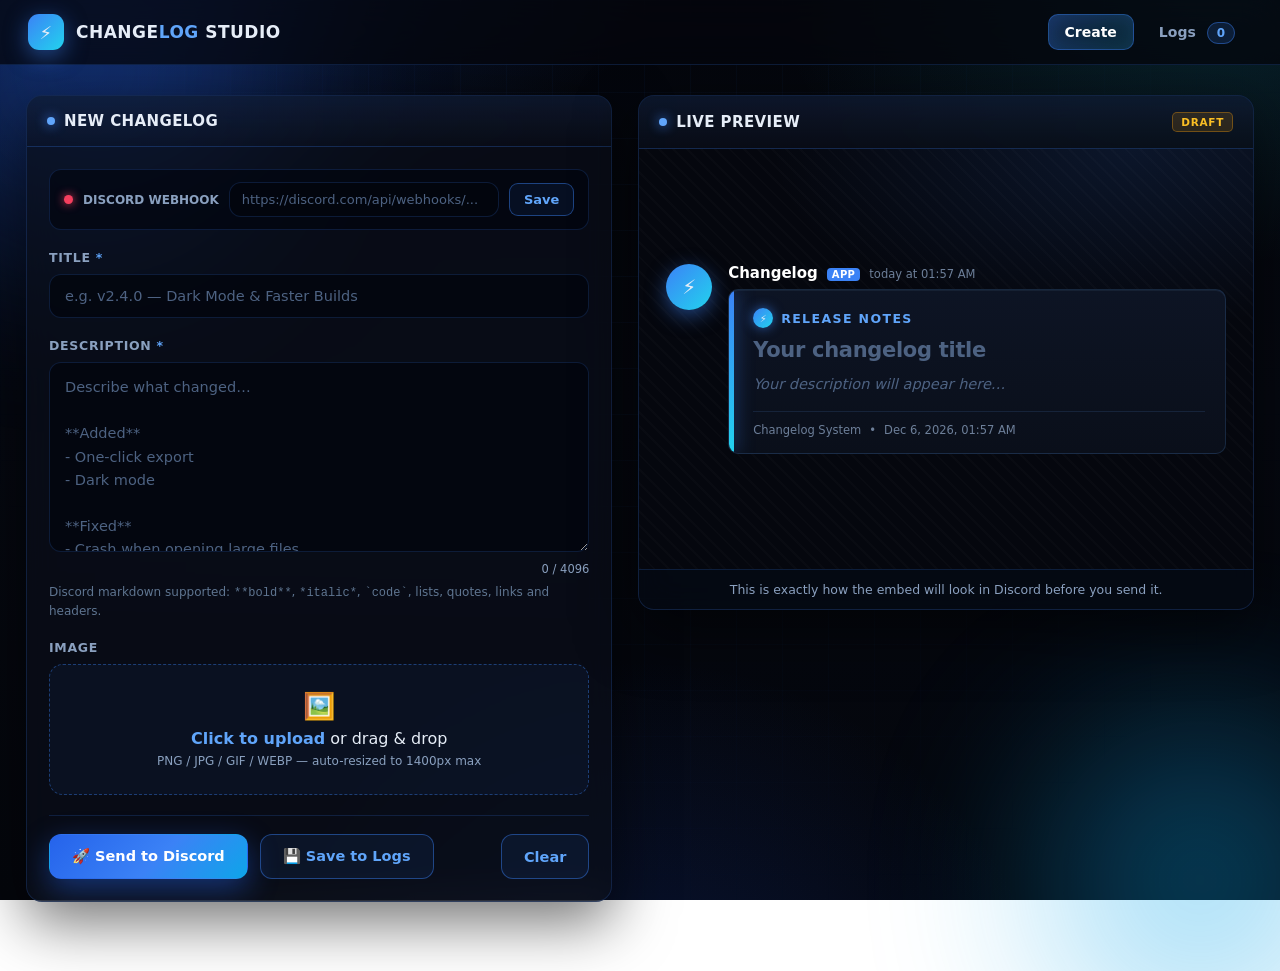
==== index.html @ 7ff6d273 "Add files via upload" ====
<!DOCTYPE html>
<html lang="en">
<head>
<meta charset="UTF-8" />
<meta name="viewport" content="width=device-width, initial-scale=1.0" />
<title>Changelog Studio — Create</title>
<link rel="stylesheet" href="css/style.css" />
</head>
<body>
<div class="orb orb-a"></div>
<div class="orb orb-b"></div>

<header class="topbar">
  <div class="brand">
    <span class="logo">⚡</span>
    <span>CHANGE<b>LOG</b> STUDIO</span>
  </div>
  <nav class="nav">
    <a href="index.html" class="active">Create</a>
    <a href="logs.html">Logs <span class="count-badge" id="navCount">0</span></a>
  </nav>
</header>

<main class="wrap">
  <div class="grid">

    <!-- ============ EDITOR ============ -->
    <section class="card">
      <div class="card-head">
        <h2 id="formHeading">New Changelog</h2>
        <button class="btn btn-ghost btn-sm" id="btnCancelEdit" style="display:none">Cancel edit</button>
      </div>
      <div class="card-body">

        <div class="webhook">
          <span class="dot" id="hookDot"></span>
          <span class="lbl">DISCORD WEBHOOK</span>
          <input type="url" id="webhookUrl" placeholder="https://discord.com/api/webhooks/..." />
          <button class="btn btn-ghost btn-sm" id="btnSaveHook">Save</button>
        </div>

        <div class="field">
          <label for="title">Title <span class="req">*</span></label>
          <input type="text" id="title" maxlength="256"
                 placeholder="e.g. v2.4.0 — Dark Mode &amp; Faster Builds" />
        </div>

        <div class="field">
          <label for="description">Description <span class="req">*</span></label>
          <textarea id="description" maxlength="4096"
            placeholder="Describe what changed…&#10;&#10;**Added**&#10;- One-click export&#10;- Dark mode&#10;&#10;**Fixed**&#10;- Crash when opening large files"></textarea>
          <div class="counter"><span id="descCount">0</span> / 4096</div>
          <div class="help">Discord markdown supported: <code>**bold**</code>, <code>*italic*</code>, <code>`code`</code>, lists, quotes, links and headers.</div>
        </div>

        <div class="field">
          <label>Image</label>
          <div class="drop" id="drop">
            <span class="ico">🖼️</span>
            <b>Click to upload</b> or drag &amp; drop
            <small>PNG / JPG / GIF / WEBP — auto-resized to 1400px max</small>
          </div>
          <div class="thumb-wrap" id="thumbWrap" style="display:none">
            <img id="thumbImg" alt="preview" />
            <div class="thumb-meta">
              <div class="name" id="thumbName"></div>
              <div class="size" id="thumbSize"></div>
            </div>
            <button class="btn btn-danger btn-sm" id="btnRemoveImg">Remove</button>
          </div>
          <input type="file" id="fileInput" accept="image/*" hidden />
        </div>

        <div class="actions">
          <button class="btn btn-primary" id="btnSend">🚀 Send to Discord</button>
          <button class="btn btn-ghost" id="btnSaveDraft">💾 Save to Logs</button>
          <span class="spacer"></span>
          <button class="btn btn-ghost" id="btnClear">Clear</button>
        </div>
      </div>
    </section>

    <!-- ============ PREVIEW ============ -->
    <section class="card" id="previewCard">
      <div class="card-head">
        <h2>Live Preview</h2>
        <span class="status draft" id="previewStatus">DRAFT</span>
      </div>

      <div class="preview-stage">
        <div class="discord-msg">
          <div class="avatar">⚡</div>
          <div class="msg-content">
            <div class="msg-meta">
              <span class="bot-name">Changelog</span>
              <span class="bot-tag">APP</span>
              <span class="time" id="pvTime">today at 00:00</span>
            </div>

            <div class="embed" id="embedBox">
              <div class="e-author">
                <span class="e-author-name">Release Notes</span>
              </div>
              <h3 id="pvTitle">Your changelog title</h3>
              <div class="e-desc placeholder" id="pvDesc">Your description will appear here…</div>

              <div class="e-img" id="pvImgWrap" style="display:none">
                <img id="pvImg" alt="" />
              </div>

              <div class="e-foot">
                <span id="pvFoot">Changelog System</span>
                <span>•</span>
                <span id="pvDate">—</span>
              </div>
            </div>
          </div>
        </div>
      </div>

      <div class="preview-hint">
        This is exactly how the embed will look in Discord before you send it.
      </div>
    </section>

  </div>
</main>

<div class="modal-bg" id="confirmModal">
  <div class="modal" style="max-width:430px">
    <div class="card-head"><h2 id="cmTitle">Confirm</h2></div>
    <div class="card-body">
      <p id="cmText" style="margin:0 0 20px;color:var(--muted);line-height:1.6"></p>
      <div class="actions" style="border:0;padding-top:0;margin:0">
        <button class="btn btn-primary" id="cmYes" style="flex:1">Yes</button>
        <button class="btn btn-ghost" id="cmNo" style="flex:1">Cancel</button>
      </div>
    </div>
  </div>
</div>

<script src="js/core.js"></script>
<script src="js/editor.js"></script>
</body>
</html>
---- css/style.css ----
/* ============================================================
   CHANGELOG SYSTEM — Blue / Black modern UI
   ============================================================ */

:root {
  --bg: #04060c;
  --bg-2: #070b14;
  --panel: rgba(10, 15, 26, 0.72);
  --panel-solid: #0a0f1a;
  --line: rgba(59, 130, 246, 0.18);
  --line-strong: rgba(59, 130, 246, 0.45);
  --blue: #3b82f6;
  --blue-2: #60a5fa;
  --blue-3: #1d4ed8;
  --cyan: #22d3ee;
  --text: #e6edf7;
  --muted: #8aa0bf;
  --danger: #f43f5e;
  --ok: #22c55e;
  --warn: #f59e0b;
  --radius: 16px;
  --shadow: 0 20px 60px rgba(0, 0, 0, 0.55);
  --glow: 0 0 0 1px rgba(59, 130, 246, 0.25), 0 10px 40px rgba(37, 99, 235, 0.18);
  --font: "Segoe UI", Inter, system-ui, -apple-system, Roboto, Helvetica, Arial, sans-serif;
}

* { box-sizing: border-box; }

html, body { height: 100%; }

body {
  margin: 0;
  font-family: var(--font);
  color: var(--text);
  background:
    radial-gradient(900px 500px at 12% -10%, rgba(37, 99, 235, 0.28), transparent 60%),
    radial-gradient(800px 480px at 95% 0%, rgba(34, 211, 238, 0.14), transparent 55%),
    radial-gradient(700px 700px at 50% 120%, rgba(29, 78, 216, 0.22), transparent 60%),
    linear-gradient(180deg, #04060c 0%, #050810 45%, #04060c 100%);
  background-attachment: fixed;
  min-height: 100vh;
  overflow-x: hidden;
}

/* animated backdrop grid */
body::before {
  content: "";
  position: fixed;
  inset: 0;
  background-image:
    linear-gradient(rgba(59, 130, 246, 0.055) 1px, transparent 1px),
    linear-gradient(90deg, rgba(59, 130, 246, 0.055) 1px, transparent 1px);
  background-size: 46px 46px;
  mask-image: radial-gradient(circle at 50% 30%, #000 0%, transparent 78%);
  pointer-events: none;
  z-index: 0;
  animation: drift 40s linear infinite;
}

@keyframes drift {
  from { background-position: 0 0, 0 0; }
  to { background-position: 46px 46px, 46px 46px; }
}

/* floating orbs */
.orb {
  position: fixed;
  border-radius: 50%;
  filter: blur(90px);
  opacity: 0.35;
  pointer-events: none;
  z-index: 0;
}
.orb-a { width: 380px; height: 380px; background: #2563eb; top: -120px; left: -100px; animation: float1 18s ease-in-out infinite; }
.orb-b { width: 320px; height: 320px; background: #0ea5e9; bottom: -140px; right: -80px; animation: float2 22s ease-in-out infinite; }

@keyframes float1 { 50% { transform: translate(60px, 40px) scale(1.1); } }
@keyframes float2 { 50% { transform: translate(-50px, -40px) scale(1.08); } }

/* ============================ TOPBAR ============================ */
.topbar {
  position: sticky;
  top: 0;
  z-index: 50;
  display: flex;
  align-items: center;
  gap: 20px;
  padding: 14px 28px;
  background: rgba(4, 6, 12, 0.75);
  backdrop-filter: blur(18px);
  border-bottom: 1px solid var(--line);
}

.brand {
  display: flex;
  align-items: center;
  gap: 12px;
  font-weight: 800;
  letter-spacing: 0.5px;
  font-size: 17px;
}

.brand .logo {
  width: 36px;
  height: 36px;
  border-radius: 11px;
  display: grid;
  place-items: center;
  background: linear-gradient(135deg, var(--blue) 0%, var(--cyan) 100%);
  box-shadow: 0 6px 22px rgba(59, 130, 246, 0.5);
  font-size: 18px;
}

.brand span b { color: var(--blue-2); }

.nav {
  display: flex;
  gap: 8px;
  margin-left: auto;
  align-items: center;
}

.nav a {
  text-decoration: none;
  color: var(--muted);
  font-size: 14px;
  font-weight: 600;
  padding: 9px 16px;
  border-radius: 10px;
  border: 1px solid transparent;
  transition: 0.22s ease;
}

.nav a:hover { color: var(--text); background: rgba(59, 130, 246, 0.1); }

.nav a.active {
  color: #fff;
  background: linear-gradient(135deg, rgba(59, 130, 246, 0.28), rgba(34, 211, 238, 0.14));
  border-color: var(--line-strong);
  box-shadow: inset 0 0 22px rgba(59, 130, 246, 0.2);
}

.count-badge {
  background: rgba(59, 130, 246, 0.16);
  border: 1px solid var(--line-strong);
  color: var(--blue-2);
  font-size: 12px;
  font-weight: 700;
  padding: 3px 9px;
  border-radius: 999px;
  margin-left: 6px;
}

/* ============================ LAYOUT ============================ */
.wrap {
  position: relative;
  z-index: 1;
  max-width: 1400px;
  margin: 0 auto;
  padding: 30px 26px 70px;
}

.grid {
  display: grid;
  grid-template-columns: minmax(0, 1fr) minmax(0, 1.05fr);
  gap: 26px;
  align-items: start;
}

@media (max-width: 1050px) {
  .grid { grid-template-columns: 1fr; }
}

.card {
  background: var(--panel);
  border: 1px solid var(--line);
  border-radius: var(--radius);
  box-shadow: var(--shadow);
  backdrop-filter: blur(16px);
  overflow: hidden;
  animation: rise 0.55s cubic-bezier(0.22, 1, 0.36, 1) both;
}

.card:nth-child(2) { animation-delay: 0.09s; }

@keyframes rise {
  from { opacity: 0; transform: translateY(22px); }
  to { opacity: 1; transform: none; }
}

.card-head {
  display: flex;
  align-items: center;
  justify-content: space-between;
  gap: 12px;
  padding: 16px 20px;
  border-bottom: 1px solid var(--line);
  background: linear-gradient(180deg, rgba(59, 130, 246, 0.09), transparent);
}

.card-head h2 {
  margin: 0;
  font-size: 15px;
  font-weight: 700;
  letter-spacing: 0.4px;
  text-transform: uppercase;
  display: flex;
  align-items: center;
  gap: 9px;
}

.card-head h2::before {
  content: "";
  width: 8px;
  height: 8px;
  border-radius: 50%;
  background: var(--blue-2);
  box-shadow: 0 0 12px var(--blue);
}

.card-body { padding: 22px; }

/* ============================ FORM ============================ */
.field { margin-bottom: 20px; }

label {
  display: block;
  font-size: 12.5px;
  font-weight: 700;
  letter-spacing: 0.7px;
  text-transform: uppercase;
  color: var(--muted);
  margin-bottom: 9px;
}

label .req { color: var(--blue-2); }

input[type="text"],
input[type="url"],
textarea,
select {
  width: 100%;
  padding: 13px 15px;
  background: rgba(3, 6, 14, 0.75);
  border: 1px solid var(--line);
  border-radius: 12px;
  color: var(--text);
  font-family: var(--font);
  font-size: 14.5px;
  outline: none;
  transition: border-color 0.2s, box-shadow 0.2s, background 0.2s;
}

textarea { min-height: 190px; resize: vertical; line-height: 1.6; }

input:focus, textarea:focus, select:focus {
  border-color: var(--blue);
  background: rgba(8, 14, 28, 0.9);
  box-shadow: 0 0 0 4px rgba(59, 130, 246, 0.15), 0 0 24px rgba(59, 130, 246, 0.18);
}

input::placeholder, textarea::placeholder { color: #4d6282; }

.help {
  font-size: 12px;
  color: #5f7591;
  margin-top: 7px;
  line-height: 1.5;
}

.counter { font-size: 11.5px; color: var(--muted); text-align: right; margin-top: 6px; }

.row { display: grid; grid-template-columns: 1fr 1fr; gap: 16px; }
@media (max-width: 640px) { .row { grid-template-columns: 1fr; } }

/* upload */
.drop {
  border: 1.5px dashed rgba(59, 130, 246, 0.4);
  border-radius: 14px;
  padding: 26px 18px;
  text-align: center;
  cursor: pointer;
  background: rgba(59, 130, 246, 0.05);
  transition: 0.22s ease;
  position: relative;
}

.drop:hover, .drop.drag {
  border-color: var(--blue-2);
  background: rgba(59, 130, 246, 0.12);
  box-shadow: inset 0 0 40px rgba(59, 130, 246, 0.14);
}

.drop .ico { font-size: 26px; display: block; margin-bottom: 8px; }
.drop b { color: var(--blue-2); }
.drop small { display: block; color: var(--muted); margin-top: 6px; font-size: 12px; }

.thumb-wrap {
  display: flex;
  gap: 14px;
  align-items: center;
  padding: 12px;
  border: 1px solid var(--line-strong);
  border-radius: 14px;
  background: rgba(3, 6, 14, 0.7);
}

.thumb-wrap img {
  width: 108px;
  height: 74px;
  object-fit: cover;
  border-radius: 9px;
  border: 1px solid var(--line);
}

.thumb-meta { flex: 1; min-width: 0; }
.thumb-meta .name { font-size: 13.5px; font-weight: 600; overflow: hidden; text-overflow: ellipsis; white-space: nowrap; }
.thumb-meta .size { font-size: 12px; color: var(--muted); margin-top: 4px; }

/* buttons */
.btn {
  position: relative;
  display: inline-flex;
  align-items: center;
  justify-content: center;
  gap: 9px;
  padding: 13px 22px;
  border-radius: 12px;
  border: 1px solid transparent;
  font-size: 14.5px;
  font-weight: 700;
  font-family: var(--font);
  cursor: pointer;
  transition: 0.22s ease;
  overflow: hidden;
  background: rgba(59, 130, 246, 0.1);
  color: var(--text);
}

.btn:active { transform: translateY(1px) scale(0.99); }

.btn-primary {
  background: linear-gradient(135deg, #2563eb 0%, #3b82f6 55%, #0ea5e9 100%);
  color: #fff;
  box-shadow: 0 10px 30px rgba(37, 99, 235, 0.45);
}

.btn-primary::after {
  content: "";
  position: absolute;
  top: 0;
  left: -120%;
  width: 60%;
  height: 100%;
  background: linear-gradient(90deg, transparent, rgba(255, 255, 255, 0.35), transparent);
  transform: skewX(-20deg);
  transition: 0.6s ease;
}

.btn-primary:hover::after { left: 130%; }

.btn-primary:hover {
  transform: translateY(-2px);
  box-shadow: 0 16px 40px rgba(37, 99, 235, 0.6);
}

.btn-ghost {
  background: rgba(59, 130, 246, 0.08);
  border-color: var(--line-strong);
  color: var(--blue-2);
}

.btn-ghost:hover { background: rgba(59, 130, 246, 0.18); color: #fff; transform: translateY(-2px); }

.btn-danger {
  background: rgba(244, 63, 94, 0.1);
  border-color: rgba(244, 63, 94, 0.4);
  color: #ff8197;
}
.btn-danger:hover { background: rgba(244, 63, 94, 0.22); color: #fff; }

.btn-sm { padding: 8px 14px; font-size: 13px; border-radius: 9px; }

.btn:disabled { opacity: 0.5; cursor: not-allowed; transform: none !important; }

.actions {
  display: flex;
  gap: 12px;
  flex-wrap: wrap;
  margin-top: 6px;
  padding-top: 18px;
  border-top: 1px solid var(--line);
}

.actions .spacer { flex: 1; }

/* webhook box */
.webhook {
  display: flex;
  gap: 10px;
  align-items: center;
  padding: 12px 14px;
  border-radius: 12px;
  background: rgba(3, 6, 14, 0.65);
  border: 1px solid var(--line);
  margin-bottom: 20px;
}

.webhook .dot {
  width: 9px; height: 9px; border-radius: 50%;
  background: var(--danger);
  box-shadow: 0 0 10px var(--danger);
  flex: none;
}
.webhook .dot.on { background: var(--ok); box-shadow: 0 0 10px var(--ok); }

.webhook input { flex: 1; padding: 9px 12px; font-size: 13px; }
.webhook .lbl { font-size: 12px; color: var(--muted); white-space: nowrap; font-weight: 600; }

/* ============================ PREVIEW ============================ */
.preview-stage {
  padding: 26px;
  background:
    radial-gradient(600px 300px at 80% 0%, rgba(59, 130, 246, 0.12), transparent 60%),
    repeating-linear-gradient(45deg, rgba(255,255,255,0.014) 0 2px, transparent 2px 10px),
    #05070e;
  min-height: 420px;
  display: flex;
  align-items: center;
  justify-content: center;
}

.discord-msg {
  width: 100%;
  max-width: 560px;
  display: flex;
  gap: 16px;
  animation: rise 0.4s ease both;
}

.avatar {
  width: 46px; height: 46px;
  border-radius: 50%;
  flex: none;
  background: linear-gradient(135deg, var(--blue), var(--cyan));
  display: grid; place-items: center;
  font-size: 20px;
  box-shadow: 0 6px 20px rgba(59, 130, 246, 0.5);
}

.msg-content { flex: 1; min-width: 0; }

.msg-meta {
  display: flex; align-items: baseline; gap: 9px;
  margin-bottom: 7px;
}
.msg-meta .bot-name { font-weight: 700; font-size: 15px; color: #fff; }
.msg-meta .bot-tag {
  font-size: 10px; font-weight: 700; background: var(--blue);
  color: #fff; padding: 1px 5px; border-radius: 4px; letter-spacing: 0.4px;
}
.msg-meta .time { font-size: 11.5px; color: #6d7f99; }

/* the embed — changelog / release-notes style */
.embed {
  position: relative;
  background: linear-gradient(180deg, #0d1424 0%, #0a0f1a 100%);
  border-radius: 10px;
  padding: 18px 20px 16px 24px;
  overflow: hidden;
  border: 1px solid rgba(96, 165, 250, 0.16);
  transition: 0.3s ease;
  box-shadow: inset 0 1px 0 rgba(148, 197, 255, 0.07);
}

.embed::before {
  content: "";
  position: absolute;
  left: 0; top: 0; bottom: 0;
  width: 5px;
  background: linear-gradient(180deg, var(--blue), var(--cyan));
  box-shadow: 0 0 18px rgba(59, 130, 246, 0.7);
}

.embed:hover {
  border-color: rgba(96, 165, 250, 0.34);
  box-shadow: inset 0 1px 0 rgba(148, 197, 255, 0.1), 0 10px 34px rgba(37, 99, 235, 0.16);
}

/* author line (release notes) */
.embed .e-author {
  display: flex;
  align-items: center;
  gap: 8px;
  margin-bottom: 9px;
}

.embed .e-author::before {
  content: "⚡";
  width: 20px; height: 20px;
  border-radius: 50%;
  display: grid; place-items: center;
  font-size: 10px;
  background: linear-gradient(135deg, var(--blue), var(--cyan));
  box-shadow: 0 0 12px rgba(59, 130, 246, 0.65);
}

.embed .e-author-name {
  font-size: 12.5px;
  font-weight: 800;
  letter-spacing: 1.4px;
  text-transform: uppercase;
  color: var(--blue-2);
}

.embed h3 {
  margin: 0 0 8px;
  font-size: 21px;
  font-weight: 800;
  letter-spacing: -0.3px;
  line-height: 1.3;
  color: #fff;
  word-break: break-word;
  text-shadow: 0 2px 18px rgba(59, 130, 246, 0.35);
}

.embed h3.placeholder { color: #4d6282; text-shadow: none; font-weight: 600; }

/* markdown-ish description (Discord style) */
.embed .e-desc {
  font-size: 14.5px;
  line-height: 1.68;
  color: #c9d6ea;
  white-space: pre-wrap;
  word-break: break-word;
}

.embed .e-desc.placeholder { color: #4d6282; font-style: italic; }

.embed .e-desc::-webkit-scrollbar { width: 6px; }
.embed .e-desc { scrollbar-width: thin; scrollbar-color: #1b2c47 transparent; }

.embed .e-desc.max-h { max-height: 300px; overflow-y: auto; padding-right: 6px; }

.embed .e-desc strong, .embed .e-desc b { color: #ffffff; font-weight: 700; }
.embed .e-desc em { color: #dbe7fb; }
.embed .e-desc del { color: #7f93b1; }
.embed .e-desc code {
  background: rgba(59, 130, 246, 0.14);
  border: 1px solid rgba(96, 165, 250, 0.22);
  color: #8ec2ff;
  padding: 1px 6px;
  border-radius: 5px;
  font-size: 12.5px;
  font-family: Consolas, "Courier New", monospace;
}
.embed .e-desc pre {
  background: #05070e;
  border: 1px solid rgba(96, 165, 250, 0.18);
  border-radius: 7px;
  padding: 9px 11px;
  overflow-x: auto;
  margin: 8px 0;
  white-space: pre;
}
.embed .e-desc pre code { background: none; border: 0; padding: 0; color: #9fd0ff; }
.embed .e-desc a { color: #4da3ff; text-decoration: none; }
.embed .e-desc a:hover { text-decoration: underline; }
.embed .e-desc ul, .embed .e-desc ol { margin: 6px 0; padding-left: 20px; }
.embed .e-desc li { margin: 3px 0; }
.embed .e-desc li::marker { color: var(--blue-2); }
.embed .e-desc h1, .embed .e-desc h2, .embed .e-desc h3, .embed .e-desc h4 {
  color: #fff; margin: 12px 0 6px; line-height: 1.35;
}
.embed .e-desc h1 { font-size: 18px; }
.embed .e-desc h2 { font-size: 16.5px; }
.embed .e-desc h3, .embed .e-desc h4 { font-size: 15px; }
.embed .e-desc blockquote {
  margin: 8px 0;
  padding: 3px 0 3px 11px;
  border-left: 3px solid var(--blue);
  color: #9fb4d4;
}
.embed .e-desc hr { border: 0; border-top: 1px solid rgba(96, 165, 250, 0.25); margin: 10px 0; }
.embed .e-desc .spoiler {
  background: rgba(255, 255, 255, 0.08);
  border-radius: 4px;
  padding: 0 4px;
  color: transparent;
  user-select: none;
  transition: 0.2s;
}
.embed .e-desc .spoiler:hover { color: #c9d6ea; background: rgba(59, 130, 246, 0.18); }
.embed .e-desc .md-gap { height: 8px; }
.embed .e-desc img { max-width: 100%; border-radius: 7px; margin: 6px 0; }

.embed .e-img {
  margin-top: 14px;
  border-radius: 8px;
  overflow: hidden;
  border: 1px solid rgba(96, 165, 250, 0.2);
  max-height: 260px;
  background: #05070e;
  position: relative;
}
.embed .e-img img { width: 100%; display: block; max-height: 260px; object-fit: cover; }

.embed .e-foot {
  display: flex;
  align-items: center;
  gap: 8px;
  margin-top: 14px;
  padding-top: 11px;
  border-top: 1px solid rgba(96, 165, 250, 0.13);
  font-size: 11.5px;
  color: #6d7f99;
}
.embed .e-foot .fi {
  width: 18px; height: 18px; border-radius: 50%;
  background: linear-gradient(135deg, var(--blue), var(--cyan));
  display: grid; place-items: center; font-size: 9px;
}

.preview-hint {
  text-align: center;
  font-size: 12.5px;
  color: var(--muted);
  padding: 12px 18px;
  border-top: 1px solid var(--line);
  background: rgba(3, 6, 14, 0.5);
}

/* ============================ LOGS PAGE ============================ */
.page-title {
  display: flex;
  align-items: center;
  justify-content: space-between;
  gap: 16px;
  flex-wrap: wrap;
  margin-bottom: 24px;
}

.page-title h1 {
  margin: 0;
  font-size: 26px;
  font-weight: 800;
  letter-spacing: -0.4px;
}

.page-title h1 span { color: var(--blue-2); }

.page-title p { margin: 6px 0 0; color: var(--muted); font-size: 14px; }

.toolbar {
  display: flex;
  gap: 10px;
  align-items: center;
  flex-wrap: wrap;
  margin-bottom: 20px;
}

.toolbar input[type="text"] { max-width: 300px; }

.logs {
  display: grid;
  grid-template-columns: repeat(auto-fill, minmax(340px, 1fr));
  gap: 20px;
}

.log-card {
  background: var(--panel);
  border: 1px solid var(--line);
  border-radius: var(--radius);
  overflow: hidden;
  box-shadow: var(--shadow);
  backdrop-filter: blur(14px);
  display: flex;
  flex-direction: column;
  transition: 0.28s cubic-bezier(0.22, 1, 0.36, 1);
  animation: rise 0.5s ease both;
}

.log-card:hover {
  transform: translateY(-6px);
  border-color: var(--line-strong);
  box-shadow: 0 24px 60px rgba(0, 0, 0, 0.6), var(--glow);
}

.log-cover {
  height: 150px;
  background: linear-gradient(135deg, #0b1224, #071018);
  position: relative;
  overflow: hidden;
}
.log-cover img { width: 100%; height: 100%; object-fit: cover; display: block; }

.log-cover .no-img {
  position: absolute; inset: 0;
  display: grid; place-items: center;
  color: #24406b; font-size: 34px;
  background:
    radial-gradient(200px 100px at 30% 20%, rgba(59, 130, 246, 0.25), transparent),
    repeating-linear-gradient(45deg, rgba(59,130,246,0.06) 0 8px, transparent 8px 16px);
}

.log-body { padding: 18px; flex: 1; display: flex; flex-direction: column; }
.log-body h3 { margin: 0 0 8px; font-size: 17px; line-height: 1.35; }

.log-body .excerpt {
  font-size: 13.5px;
  color: var(--muted);
  line-height: 1.6;
  flex: 1;
  display: -webkit-box;
  -webkit-line-clamp: 4;
  -webkit-box-orient: vertical;
  overflow: hidden;
  white-space: pre-wrap;
}

.log-meta {
  display: flex;
  gap: 12px;
  align-items: center;
  font-size: 11.5px;
  color: #5f7591;
  margin-top: 14px;
  padding-top: 12px;
  border-top: 1px solid var(--line);
}

.status {
  font-size: 10.5px;
  font-weight: 800;
  letter-spacing: 0.7px;
  text-transform: uppercase;
  padding: 3px 8px;
  border-radius: 5px;
}
.status.sent { background: rgba(34, 197, 94, 0.14); color: #4ade80; border: 1px solid rgba(34,197,94,.35); }
.status.draft { background: rgba(245, 158, 11, 0.14); color: #fbbf24; border: 1px solid rgba(245,158,11,.35); }

.log-actions {
  display: flex;
  gap: 9px;
  padding: 14px 18px;
  border-top: 1px solid var(--line);
  background: rgba(3, 6, 14, 0.45);
}
.log-actions .btn { flex: 1; }

/* empty state */
.empty {
  text-align: center;
  padding: 70px 20px;
  border: 1.5px dashed rgba(59, 130, 246, 0.3);
  border-radius: var(--radius);
  background: rgba(59, 130, 246, 0.04);
}
.empty .big { font-size: 44px; margin-bottom: 14px; }
.empty h3 { margin: 0 0 8px; font-size: 19px; }
.empty p { margin: 0; color: var(--muted); font-size: 14px; }

/* ============================ TOASTS ============================ */
#toasts {
  position: fixed;
  right: 22px;
  bottom: 22px;
  z-index: 200;
  display: flex;
  flex-direction: column;
  gap: 11px;
}

.toast {
  min-width: 270px;
  max-width: 380px;
  padding: 14px 16px;
  border-radius: 12px;
  background: rgba(8, 12, 22, 0.95);
  border: 1px solid var(--line-strong);
  box-shadow: 0 16px 44px rgba(0, 0, 0, 0.6);
  backdrop-filter: blur(14px);
  font-size: 13.5px;
  display: flex;
  gap: 11px;
  align-items: flex-start;
  animation: slideIn 0.35s cubic-bezier(0.22, 1, 0.36, 1) both;
}
.toast.out { animation: slideOut 0.3s ease forwards; }

.toast .tico {
  width: 22px; height: 22px; border-radius: 50%;
  display: grid; place-items: center;
  font-size: 12px; flex: none; font-weight: 800;
  background: var(--blue); color: #fff;
}
.toast.ok .tico { background: var(--ok); }
.toast.err .tico { background: var(--danger); }
.toast.warn .tico { background: var(--warn); color: #1a1200; }

@keyframes slideIn { from { opacity: 0; transform: translateX(60px); } }
@keyframes slideOut { to { opacity: 0; transform: translateX(60px); } }

/* spinner */
.spin {
  width: 15px; height: 15px;
  border: 2px solid rgba(255, 255, 255, 0.3);
  border-top-color: #fff;
  border-radius: 50%;
  animation: rot 0.7s linear infinite;
}
@keyframes rot { to { transform: rotate(360deg); } }

/* modal */
.modal-bg {
  position: fixed;
  inset: 0;
  background: rgba(2, 4, 9, 0.8);
  backdrop-filter: blur(7px);
  z-index: 150;
  display: none;
  place-items: center;
  padding: 20px;
}
.modal-bg.show { display: grid; }

.modal {
  width: 100%;
  max-width: 640px;
  max-height: 88vh;
  overflow: auto;
  background: var(--panel-solid);
  border: 1px solid var(--line-strong);
  border-radius: 18px;
  box-shadow: 0 30px 90px rgba(0, 0, 0, 0.75);
  animation: rise 0.35s ease both;
}

::-webkit-scrollbar { width: 10px; height: 10px; }
::-webkit-scrollbar-track { background: #05070e; }
::-webkit-scrollbar-thumb { background: #1b2c47; border-radius: 8px; border: 2px solid #05070e; }
::-webkit-scrollbar-thumb:hover { background: var(--blue-3); }
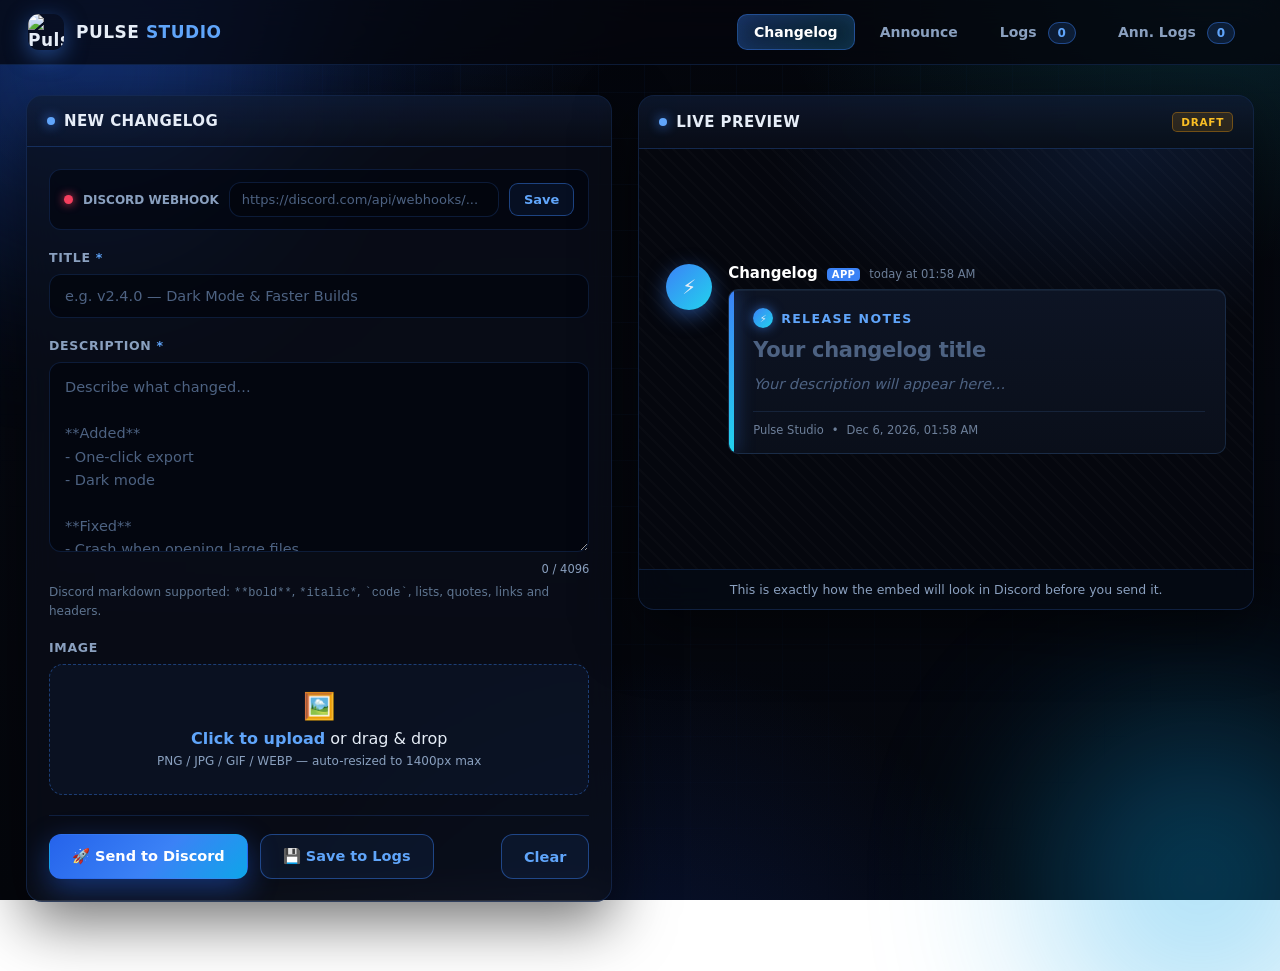
==== commit 648e0d15: "Update title and branding to Pulse Studio" ====
--- a/index.html
+++ b/index.html
@@ -3,7 +3,9 @@
 <head>
 <meta charset="UTF-8" />
 <meta name="viewport" content="width=device-width, initial-scale=1.0" />
-<title>Changelog Studio — Create</title>
+<title>Pulse Studio — Changelog</title>
+<link rel="icon" type="image/svg+xml" href="assets/logo.svg" />
+<link rel="apple-touch-icon" href="assets/logo.svg" />
 <link rel="stylesheet" href="css/style.css" />
 </head>
 <body>
@@ -12,12 +14,14 @@
 
 <header class="topbar">
   <div class="brand">
-    <span class="logo">⚡</span>
-    <span>CHANGE<b>LOG</b> STUDIO</span>
+    <img class="logo" src="assets/logo.svg" alt="Pulse Studio" />
+    <span>PULSE <b>STUDIO</b></span>
   </div>
   <nav class="nav">
-    <a href="index.html" class="active">Create</a>
+    <a href="index.html" class="active">Changelog</a>
+    <a href="announcement.html">Announce</a>
     <a href="logs.html">Logs <span class="count-badge" id="navCount">0</span></a>
+    <a href="announcement-logs.html">Ann. Logs <span class="count-badge" id="navCountAnn">0</span></a>
   </nav>
 </header>
 
@@ -109,7 +113,7 @@
               </div>
 
               <div class="e-foot">
-                <span id="pvFoot">Changelog System</span>
+                <span id="pvFoot">Pulse Studio</span>
                 <span>•</span>
                 <span id="pvDate">—</span>
               </div>
--- a/css/style.css
+++ b/css/style.css
@@ -1,5 +1,5 @@
 /* ============================================================
-   CHANGELOG SYSTEM — Blue / Black modern UI
+   PULSE STUDIO — Blue / Black modern UI
    ============================================================ */
 
 :root {
@@ -104,11 +104,9 @@
   width: 36px;
   height: 36px;
   border-radius: 11px;
-  display: grid;
-  place-items: center;
-  background: linear-gradient(135deg, var(--blue) 0%, var(--cyan) 100%);
+  display: block;
+  flex: none;
   box-shadow: 0 6px 22px rgba(59, 130, 246, 0.5);
-  font-size: 18px;
 }
 
 .brand span b { color: var(--blue-2); }
@@ -149,6 +147,12 @@
   padding: 3px 9px;
   border-radius: 999px;
   margin-left: 6px;
+}
+
+@media (max-width: 720px) {
+  .topbar { flex-wrap: wrap; padding: 12px 16px; }
+  .nav { margin-left: 0; width: 100%; overflow-x: auto; justify-content: flex-start; }
+  .nav a { white-space: nowrap; }
 }
 
 /* ============================ LAYOUT ============================ */
@@ -630,6 +634,53 @@
   background: rgba(3, 6, 14, 0.5);
 }
 
+/* ============================ ANNOUNCEMENT ============================ */
+.ann-avatar {
+  background: linear-gradient(135deg, #a855f7, #d946ef);
+  box-shadow: 0 6px 20px rgba(168, 85, 247, 0.5);
+}
+
+.msg-meta .bot-tag.ann-tag { background: #a855f7; }
+
+.msg-mention { margin-bottom: 7px; }
+
+.mention-pill {
+  display: inline-block;
+  background: rgba(88, 101, 242, 0.3);
+  color: #dee0fc;
+  border-radius: 4px;
+  padding: 0 4px;
+  font-size: 14.5px;
+  font-weight: 600;
+  cursor: default;
+}
+
+.ann-embed::before {
+  background: linear-gradient(180deg, #a855f7, #d946ef);
+  box-shadow: 0 0 18px rgba(168, 85, 247, 0.7);
+}
+
+.ann-embed .e-author::before {
+  content: "📣";
+  background: linear-gradient(135deg, #a855f7, #d946ef);
+  box-shadow: 0 0 12px rgba(168, 85, 247, 0.65);
+}
+
+.ann-embed .e-author-name { color: #c084fc; }
+
+.ann-embed h3 { text-shadow: 0 2px 18px rgba(168, 85, 247, 0.35); }
+
+.ann-embed .e-desc a { color: #c084fc; }
+.ann-embed .e-desc li::marker { color: #c084fc; }
+.ann-embed .e-desc blockquote { border-left-color: #a855f7; }
+.ann-embed .e-desc code {
+  background: rgba(168, 85, 247, 0.14);
+  border-color: rgba(192, 132, 252, 0.25);
+  color: #d8b4fe;
+}
+
+.ann-card .log-cover .no-img { color: #4c2a72; }
+
 /* ============================ LOGS PAGE ============================ */
 .page-title {
   display: flex;
